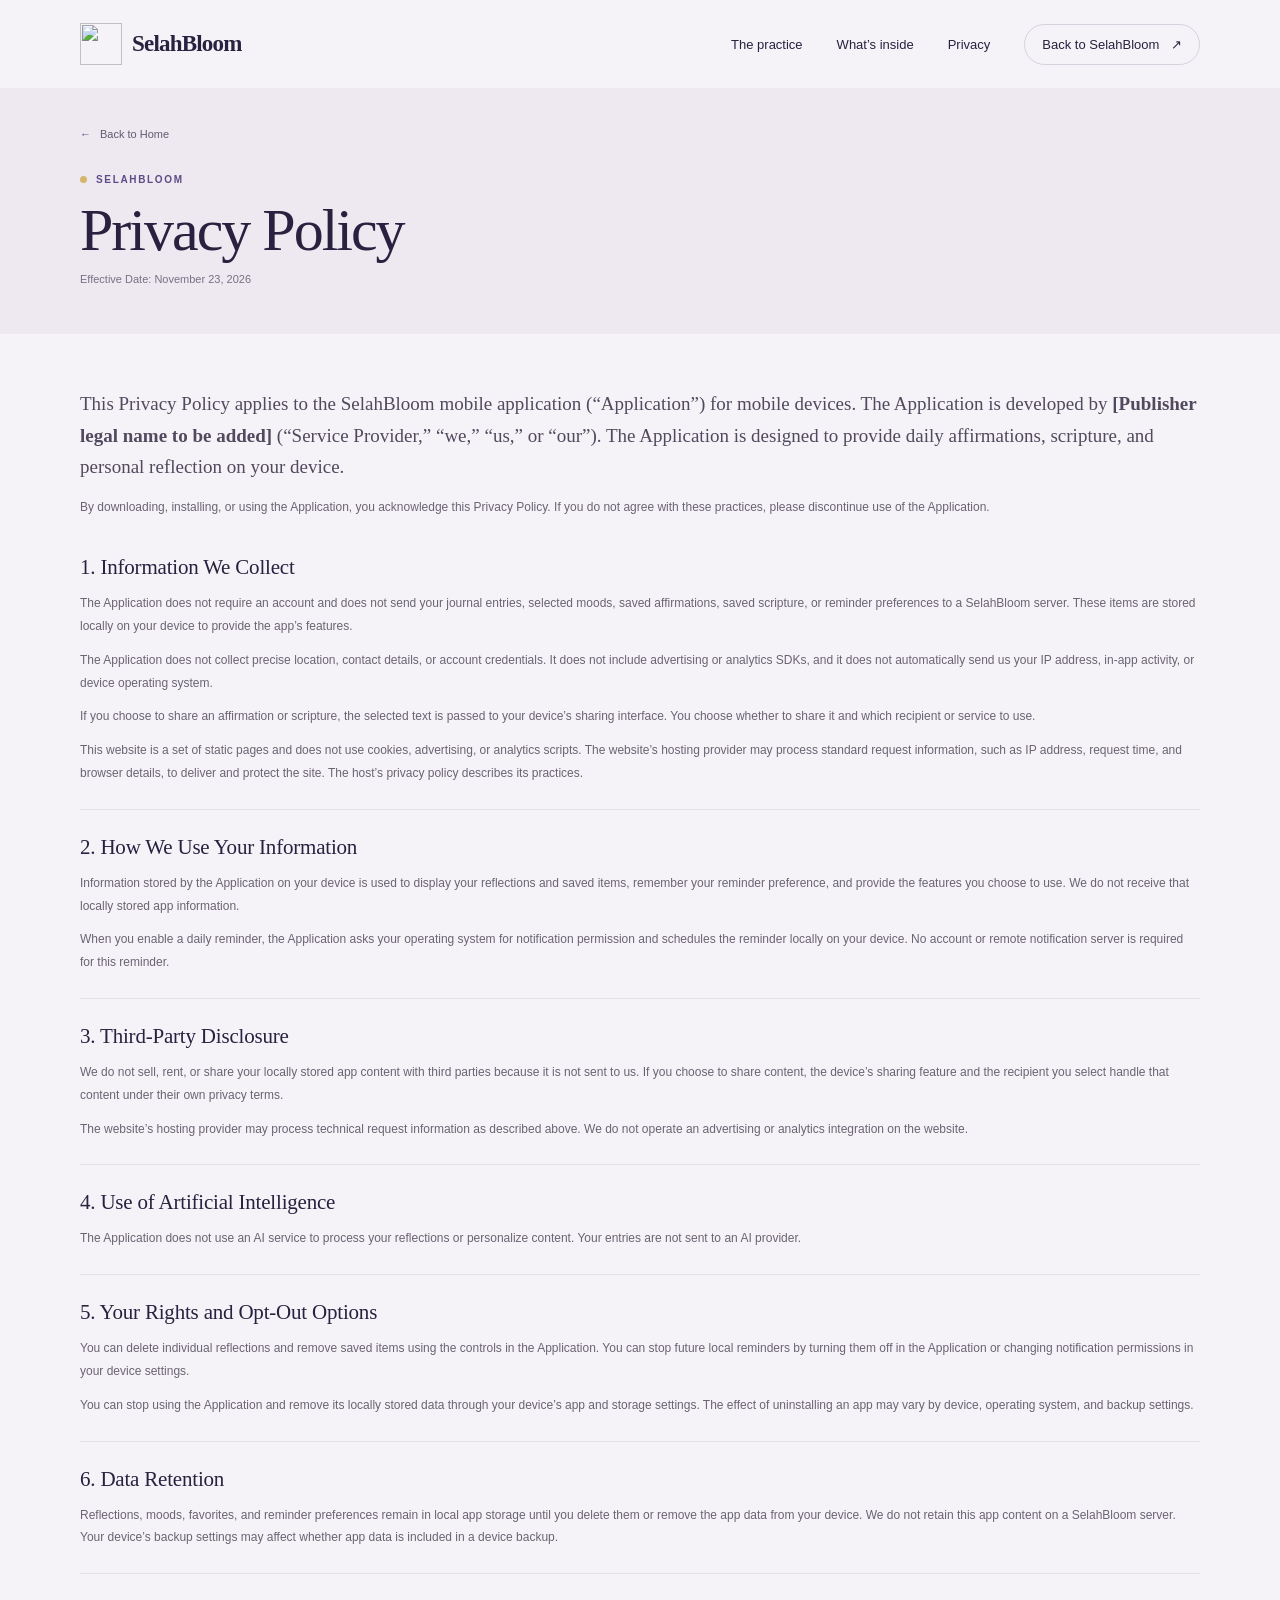
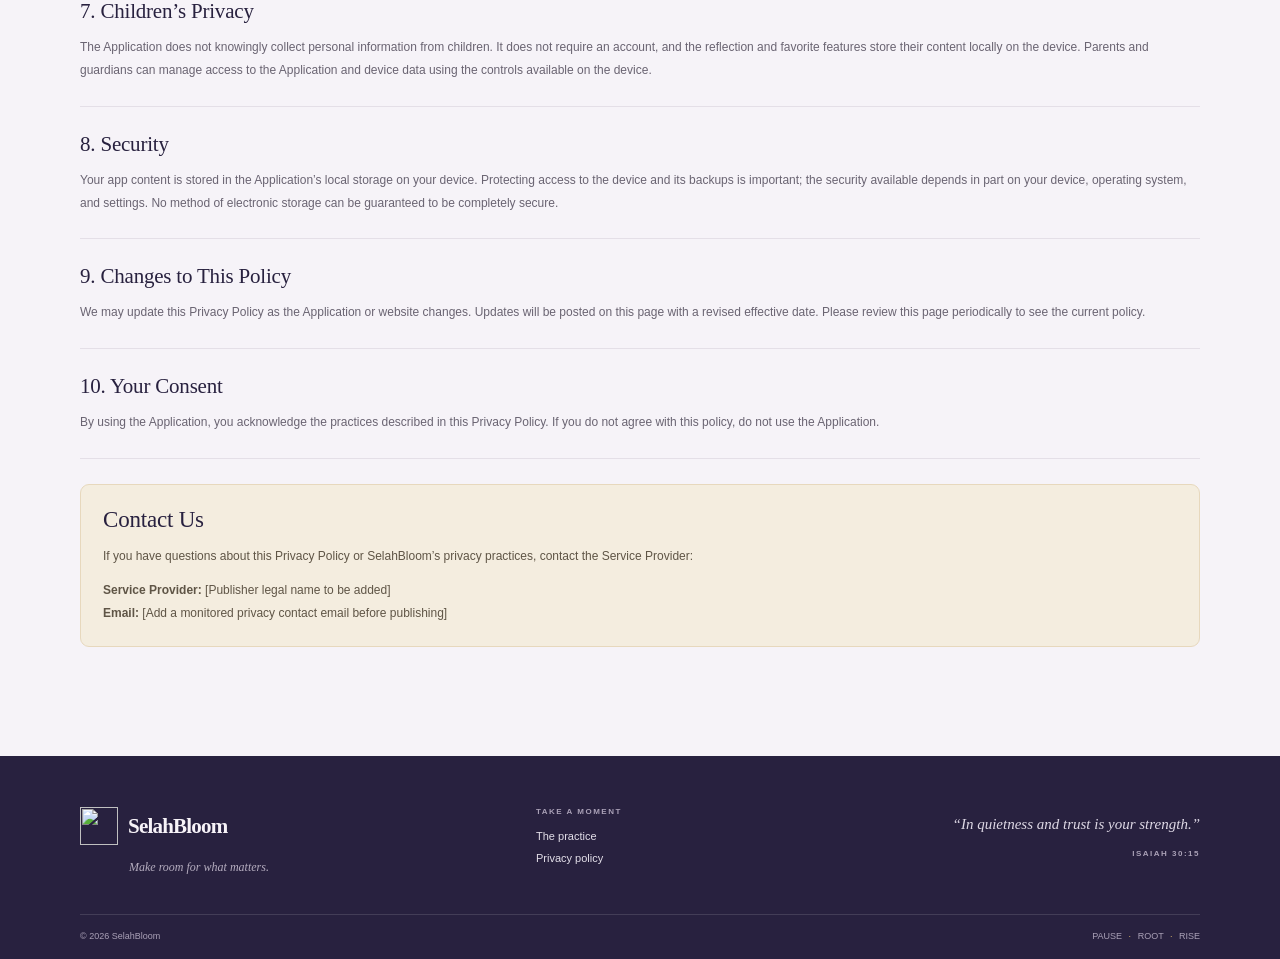
==== privacy.html @ 2f88e000 "first commit" ====
<!doctype html>
<html lang="en">
  <head>
    <meta charset="utf-8">
    <meta name="viewport" content="width=device-width, initial-scale=1">
    <meta name="theme-color" content="#f6f3f8">
    <meta name="description" content="Learn how SelahBloom handles your information. Your reflections and favorites stay on your device.">
    <title>Privacy Policy — SelahBloom</title>
    <link rel="icon" type="image/png" href="../assets/favicon.png">
    <link rel="stylesheet" href="styles.css">
    <script src="script.js" defer></script>
  </head>
  <body class="policy-page">
    <a class="skip-link" href="#main">Skip to content</a>
    <header class="site-header">
      <div class="shell header-inner">
        <a class="brand" href="index.html" aria-label="SelahBloom home">
          <img src="../assets/brand-mark.png" alt="" width="42" height="42">
          <span class="brand-wordmark">SelahBloom</span>
        </a>
        <button class="menu-toggle" type="button" aria-expanded="false" aria-controls="primary-nav" aria-label="Open navigation">
          <span></span><span></span>
        </button>
        <nav class="primary-nav" id="primary-nav" aria-label="Main navigation">
          <a href="index.html#practice">The practice</a>
          <a href="index.html#features">What’s inside</a>
          <a href="privacy.html" aria-current="page">Privacy</a>
          <a class="nav-cta" href="index.html#practice">Back to SelahBloom <span aria-hidden="true">↗</span></a>
        </nav>
      </div>
    </header>

    <main id="main" class="policy-main">
      <section class="policy-hero">
        <div class="shell">
          <a class="back-link" href="index.html"><span aria-hidden="true">←</span> Back to Home</a>
          <p class="eyebrow"><span class="eyebrow-dot"></span> SelahBloom</p>
          <h1>Privacy Policy</h1>
          <p class="policy-updated">Effective Date: November 23, 2026</p>
        </div>
      </section>
      <section class="policy-layout shell">
        <article class="policy-content">
          <p class="policy-lede">This Privacy Policy applies to the SelahBloom mobile application (“Application”) for mobile devices. The Application is developed by <strong>[Publisher legal name to be added]</strong> (“Service Provider,” “we,” “us,” or “our”). The Application is designed to provide daily affirmations, scripture, and personal reflection on your device.</p>
          <p class="policy-intro">By downloading, installing, or using the Application, you acknowledge this Privacy Policy. If you do not agree with these practices, please discontinue use of the Application.</p>

          <section id="information">
            <h2>1. Information We Collect</h2>
            <p>The Application does not require an account and does not send your journal entries, selected moods, saved affirmations, saved scripture, or reminder preferences to a SelahBloom server. These items are stored locally on your device to provide the app’s features.</p>
            <p>The Application does not collect precise location, contact details, or account credentials. It does not include advertising or analytics SDKs, and it does not automatically send us your IP address, in-app activity, or device operating system.</p>
            <p>If you choose to share an affirmation or scripture, the selected text is passed to your device’s sharing interface. You choose whether to share it and which recipient or service to use.</p>
            <p>This website is a set of static pages and does not use cookies, advertising, or analytics scripts. The website’s hosting provider may process standard request information, such as IP address, request time, and browser details, to deliver and protect the site. The host’s privacy policy describes its practices.</p>
          </section>

          <section id="use">
            <h2>2. How We Use Your Information</h2>
            <p>Information stored by the Application on your device is used to display your reflections and saved items, remember your reminder preference, and provide the features you choose to use. We do not receive that locally stored app information.</p>
            <p>When you enable a daily reminder, the Application asks your operating system for notification permission and schedules the reminder locally on your device. No account or remote notification server is required for this reminder.</p>
          </section>

          <section id="disclosure">
            <h2>3. Third-Party Disclosure</h2>
            <p>We do not sell, rent, or share your locally stored app content with third parties because it is not sent to us. If you choose to share content, the device’s sharing feature and the recipient you select handle that content under their own privacy terms.</p>
            <p>The website’s hosting provider may process technical request information as described above. We do not operate an advertising or analytics integration on the website.</p>
          </section>

          <section id="artificial-intelligence">
            <h2>4. Use of Artificial Intelligence</h2>
            <p>The Application does not use an AI service to process your reflections or personalize content. Your entries are not sent to an AI provider.</p>
          </section>

          <section id="rights">
            <h2>5. Your Rights and Opt-Out Options</h2>
            <p>You can delete individual reflections and remove saved items using the controls in the Application. You can stop future local reminders by turning them off in the Application or changing notification permissions in your device settings.</p>
            <p>You can stop using the Application and remove its locally stored data through your device’s app and storage settings. The effect of uninstalling an app may vary by device, operating system, and backup settings.</p>
          </section>

          <section id="retention">
            <h2>6. Data Retention</h2>
            <p>Reflections, moods, favorites, and reminder preferences remain in local app storage until you delete them or remove the app data from your device. We do not retain this app content on a SelahBloom server. Your device’s backup settings may affect whether app data is included in a device backup.</p>
          </section>

          <section id="children">
            <h2>7. Children’s Privacy</h2>
            <p>The Application does not knowingly collect personal information from children. It does not require an account, and the reflection and favorite features store their content locally on the device. Parents and guardians can manage access to the Application and device data using the controls available on the device.</p>
          </section>

          <section id="security">
            <h2>8. Security</h2>
            <p>Your app content is stored in the Application’s local storage on your device. Protecting access to the device and its backups is important; the security available depends in part on your device, operating system, and settings. No method of electronic storage can be guaranteed to be completely secure.</p>
          </section>

          <section id="changes">
            <h2>9. Changes to This Policy</h2>
            <p>We may update this Privacy Policy as the Application or website changes. Updates will be posted on this page with a revised effective date. Please review this page periodically to see the current policy.</p>
          </section>

          <section id="consent">
            <h2>10. Your Consent</h2>
            <p>By using the Application, you acknowledge the practices described in this Privacy Policy. If you do not agree with this policy, do not use the Application.</p>
          </section>

          <section class="contact-panel" id="contact">
            <h2>Contact Us</h2>
            <p>If you have questions about this Privacy Policy or SelahBloom’s privacy practices, contact the Service Provider:</p>
            <p><strong>Service Provider:</strong> [Publisher legal name to be added]<br><strong>Email:</strong> [Add a monitored privacy contact email before publishing]</p>
          </section>
        </article>
      </section>
    </main>

    <footer class="site-footer">
      <div class="shell footer-main">
        <div class="footer-brand">
          <a class="brand brand-light" href="index.html">
            <img src="../assets/brand-mark.png" alt="" width="40" height="40">
            <span class="brand-wordmark">SelahBloom</span>
          </a>
          <p>Make room for what matters.</p>
        </div>
        <div class="footer-links">
          <span>TAKE A MOMENT</span>
          <a href="index.html#features">The practice</a>
          <a href="privacy.html" aria-current="page">Privacy policy</a>
        </div>
        <p class="footer-verse">“In quietness and trust is your strength.”<br><span>ISAIAH 30:15</span></p>
      </div>
      <div class="shell footer-bottom"><span>© <span data-year>2026</span> SelahBloom</span><span>PAUSE <i>·</i> ROOT <i>·</i> RISE</span></div>
    </footer>
  </body>
</html>
---- styles.css ----
:root {
  color-scheme: light;
  --ink: #28213f;
  --plum: #5d4c85;
  --muted: #777187;
  --paper: #f6f3f8;
  --white: #fffefc;
  --gold: #d6b66c;
  --sage: #dce5d8;
  --serif: "Iowan Old Style", "Palatino Linotype", "Book Antiqua", Georgia, serif;
  --sans: "Avenir Next", Avenir, "Segoe UI", sans-serif;
}

* { box-sizing: border-box; }

html {
  scroll-behavior: smooth;
  scroll-padding-top: 90px;
}

body {
  margin: 0;
  background: var(--paper);
  color: var(--ink);
  font-family: var(--sans);
  -webkit-font-smoothing: antialiased;
}

a { color: inherit; }

a:focus-visible, button:focus-visible {
  outline: 3px solid #ba8f48;
  outline-offset: 4px;
}

.shell { width: min(1120px, calc(100% - 64px)); margin-inline: auto; }

.skip-link {
  position: absolute;
  top: -60px;
  left: 16px;
  z-index: 20;
  padding: 10px 14px;
  border-radius: 6px;
  background: var(--white);
}

.skip-link:focus { top: 12px; }

.site-header { position: relative; z-index: 5; }

.header-inner {
  min-height: 88px;
  display: flex;
  align-items: center;
  justify-content: space-between;
}

.brand {
  display: inline-flex;
  align-items: center;
  gap: 10px;
  text-decoration: none;
}

.brand img { width: 42px; height: 42px; object-fit: contain; }

.brand-wordmark {
  font-family: var(--serif);
  font-size: 23px;
  font-weight: 600;
  letter-spacing: -.8px;
}

.primary-nav { display: flex; align-items: center; gap: 34px; }

.primary-nav a, .footer-links a {
  font-size: 13px;
  text-decoration: none;
  transition: color .2s ease;
}

.primary-nav a:hover, .footer-links a:hover { color: #a17839; }

.nav-cta {
  padding: 12px 17px;
  border: 1px solid #d6d0dc;
  border-radius: 999px;
}

.nav-cta span { padding-left: 8px; }

.menu-toggle { display: none; }

.hero {
  min-height: 596px;
  display: grid;
  grid-template-columns: 1fr 1fr;
  align-items: center;
  gap: 45px;
  padding-top: 14px;
  padding-bottom: 78px;
}

.hero-copy { position: relative; z-index: 1; padding: 0 0 12px 34px; }

.eyebrow {
  display: flex;
  align-items: center;
  gap: 9px;
  margin: 0 0 23px;
  color: var(--plum);
  font-size: 10px;
  font-weight: 700;
  letter-spacing: 1.65px;
  text-transform: uppercase;
}

.eyebrow-dot { width: 7px; height: 7px; border-radius: 50%; background: var(--gold); }

h1, h2, h3, p { margin-top: 0; }

h1, h2, h3 { font-family: var(--serif); font-weight: 400; }

h1 {
  margin-bottom: 21px;
  font-size: clamp(58px, 7vw, 82px);
  line-height: .99;
  letter-spacing: -3.4px;
}

h1 em, h2 em { color: var(--plum); font-weight: 400; }

.hero-description {
  max-width: 432px;
  margin-bottom: 27px;
  color: #676177;
  font-size: 15px;
  line-height: 1.8;
}

.hero-actions { display: flex; align-items: center; gap: 25px; }

.button {
  display: inline-flex;
  align-items: center;
  justify-content: center;
  gap: 21px;
  min-height: 49px;
  padding: 0 20px;
  border-radius: 999px;
  font-size: 12px;
  font-weight: 600;
  text-decoration: none;
  transition: transform .2s ease, box-shadow .2s ease;
}

.button:hover { transform: translateY(-2px); }
.button-dark { background: var(--ink); color: white; }
.button-dark:hover { box-shadow: 0 8px 20px #28213f24; }
.button-light { background: #fffefc; color: var(--ink); }
.button-light:hover { box-shadow: 0 8px 20px #15112824; }

.text-link {
  color: var(--ink);
  font-size: 12px;
  font-weight: 600;
  text-decoration: none;
}

.text-link span { padding-left: 6px; color: var(--plum); }

.hero-note {
  display: flex;
  align-items: center;
  gap: 11px;
  margin-top: 43px;
  color: var(--muted);
  font-size: 11px;
  line-height: 1.7;
}

.hero-note strong { color: var(--ink); font-size: 12px; font-weight: 600; }

.note-icon {
  display: grid;
  width: 36px;
  height: 36px;
  place-items: center;
  border: 1px solid #ded9e3;
  border-radius: 50%;
  color: var(--plum);
}

.note-icon svg { width: 20px; height: 20px; }

.hero-art {
  position: relative;
  display: grid;
  min-height: 486px;
  place-items: center;
  isolation: isolate;
}

.sun-wash {
  position: absolute;
  z-index: -2;
  width: min(92%, 430px);
  aspect-ratio: 1;
  border-radius: 50%;
  background: radial-gradient(circle at 45% 45%, #e6d9e8 0, #e6d9e8 34%, #efe6ec 35%, #efe6ec 55%, #f6f3f8 56%);
}

.orbit { position: absolute; z-index: -1; width: 465px; height: 465px; border: 1px solid #bfb2ca70; border-radius: 50%; }
.orbit-one { transform: scaleX(.72) rotate(-23deg); }
.orbit-two { transform: scaleX(.72) rotate(32deg); border-color: #bfb2ca48; }

.preview-card {
  position: relative;
  width: min(310px, 76%);
  min-height: 375px;
  padding: 23px 25px 19px;
  border: 1px solid #ffffffa6;
  border-radius: 16px;
  background: linear-gradient(150deg, #f8e9da 0%, #f1d8d6 56%, #e7d0df 100%);
  box-shadow: 0 23px 55px #4c3a501e, 0 3px 8px #4c3a5010;
  transform: rotate(-2.5deg);
}

.preview-top, .preview-bottom { display: flex; align-items: center; justify-content: space-between; }
.preview-brand { display: inline-flex; align-items: center; gap: 6px; font-family: var(--serif); font-size: 13px; font-weight: 600; }
.preview-brand img { width: 25px; height: 25px; object-fit: contain; }
.preview-date, .preview-label, .preview-reference { color: #706276; font-size: 7px; font-weight: 700; letter-spacing: 1.15px; }
.preview-ornament { display: block; margin-top: 27px; color: #896f94; font-size: 22px; text-align: center; }
.preview-label { margin: 7px 0 13px; text-align: center; }
.preview-card blockquote { max-width: 245px; margin: 0 auto; font-family: var(--serif); font-size: 29px; line-height: 1.16; text-align: center; }
.preview-rule { display: block; width: 34px; height: 1px; margin: 19px auto 15px; background: #99869b; }
.preview-scripture { margin: 0 auto 6px; color: #4a4150; font-family: var(--serif); font-size: 13px; font-style: italic; text-align: center; }
.preview-reference { margin-bottom: 21px; text-align: center; }
.preview-bottom { padding-top: 11px; border-top: 1px solid #5e4d6430; color: #544957; font-size: 9px; }
.tiny-heart { margin-right: 4px; font-size: 16px; vertical-align: -1px; }
.preview-counter { color: #706276; font-size: 10px; }
.preview-counter i { color: #b5a4b7; font-style: normal; }

.sparkle { position: absolute; color: #a590ad; }
.sparkle-one { top: 86px; left: 63px; font-size: 22px; }
.sparkle-two { right: 57px; bottom: 86px; color: #c29c55; font-size: 19px; }

.floating-note {
  position: absolute;
  right: -9px;
  bottom: 49px;
  display: flex;
  align-items: center;
  gap: 10px;
  padding: 12px 17px 12px 12px;
  border: 1px solid #eeebf0;
  border-radius: 11px;
  background: #fffefc;
  box-shadow: 0 12px 28px #28213f13;
  color: var(--muted);
  font-size: 9px;
  line-height: 1.6;
}

.floating-note strong { color: var(--ink); font-size: 10px; font-weight: 600; }
.floating-mark { display: grid; width: 32px; height: 32px; place-items: center; border-radius: 50%; background: #f1e9f2; color: var(--plum); font-size: 16px; }
.art-caption { position: absolute; bottom: -7px; left: 50%; margin: 0; color: #82798c; font-size: 8px; font-weight: 700; letter-spacing: 2px; transform: translateX(-50%); white-space: nowrap; }
.art-caption span { padding-inline: 5px; color: #c3a364; }

.ticker { overflow: hidden; border-block: 1px solid #e8e3e9; background: #faf8fb; }
.ticker-inner { display: flex; justify-content: space-between; align-items: center; gap: 25px; min-height: 66px; padding-inline: max(32px, calc((100% - 1000px) / 2)); color: #615a6d; font-family: var(--serif); font-size: 15px; white-space: nowrap; }
.ticker-inner i { color: #c1a363; font-size: 13px; font-style: normal; }

.intro-section { display: flex; align-items: end; justify-content: space-between; gap: 50px; padding-top: 112px; padding-bottom: 39px; }
.section-heading .eyebrow { margin-bottom: 16px; }
.section-heading h2, .privacy-copy h2, .closing-note h2 { margin: 0; font-size: 48px; line-height: 1.05; letter-spacing: -1.6px; }
.section-intro { width: 376px; margin-bottom: 4px; color: #6f6a78; font-size: 13px; line-height: 1.8; }

.feature-grid { display: grid; grid-template-columns: repeat(3, 1fr); gap: 15px; padding-bottom: 112px; }
.feature-card { position: relative; min-height: 308px; padding: 25px 26px 23px; border-radius: 12px; }
.feature-lilac { background: #e7e1ed; }
.feature-sage { background: #e2e8de; }
.feature-peach { background: #f1e4dc; }
.feature-index { color: #716b7b; font-size: 8px; font-weight: 700; letter-spacing: 1.25px; }
.feature-icon { display: block; width: 41px; height: 41px; margin-top: 27px; color: var(--plum); }
.feature-icon svg { width: 100%; height: 100%; }
.feature-card h3 { margin: 15px 0 10px; font-size: 26px; line-height: 1.08; letter-spacing: -.45px; }
.feature-card p { max-width: 285px; margin-bottom: 19px; color: #6d6875; font-size: 11px; line-height: 1.7; }
.feature-link { color: #56486f; font-size: 10px; font-weight: 600; }
.feature-link span { padding-left: 5px; }

.privacy-banner { position: relative; display: grid; grid-template-columns: .9fr 1.1fr; align-items: center; min-height: 344px; overflow: hidden; padding: 42px 95px; border-radius: 14px; background: var(--ink); color: white; }
.privacy-art { position: relative; display: grid; width: 220px; aspect-ratio: 1; place-items: center; justify-self: center; color: #d6c6df; }
.privacy-art svg { width: 120px; height: 120px; }
.privacy-ring { position: absolute; inset: 3px; border: 1px solid #d6c6df37; border-radius: 50%; }
.privacy-ring::before, .privacy-ring::after { position: absolute; content: ""; inset: 24px; border: 1px solid #d6c6df2c; border-radius: 50%; }
.privacy-ring::after { inset: -18px 36px; transform: rotate(45deg); }
.privacy-leaf { position: absolute; color: #d6b66c; }
.leaf-a { top: 20px; right: 14px; font-size: 20px; }
.leaf-b { bottom: 27px; left: 5px; font-size: 16px; }
.privacy-copy { max-width: 420px; }
.privacy-copy .eyebrow { margin-bottom: 15px; color: #d7c5e1; }
.privacy-copy h2 { margin-bottom: 14px; color: white; font-size: 43px; }
.privacy-copy h2 em { color: #d9c2e0; }
.privacy-copy > p:not(.eyebrow) { max-width: 387px; margin-bottom: 20px; color: #d3cedb; font-size: 11px; line-height: 1.85; }
.privacy-copy .button { min-height: 42px; font-size: 10px; }

.closing-note { position: relative; padding-top: 109px; padding-bottom: 105px; text-align: center; }
.closing-star { display: block; margin-bottom: 15px; color: #bf9b55; font-size: 23px; }
.closing-note .eyebrow { justify-content: center; margin-bottom: 14px; }
.closing-note h2 { font-size: 49px; }
.closing-note > p:not(.eyebrow) { margin: 16px 0; color: var(--muted); font-size: 12px; }

.site-footer { background: #28213f; color: #eeebf2; }
.footer-main { display: grid; grid-template-columns: 1.2fr .8fr 1fr; gap: 40px; padding-top: 51px; padding-bottom: 39px; }
.brand-light .brand-wordmark { color: #f7f3f8; font-size: 21px; }
.brand-light img { width: 38px; height: 38px; }
.footer-brand > p { margin: 11px 0 0 49px; color: #b5adbf; font-family: var(--serif); font-size: 12px; font-style: italic; }
.footer-links { display: flex; flex-direction: column; align-items: flex-start; gap: 10px; }
.footer-links > span { margin-bottom: 4px; color: #aaa1b7; font-size: 8px; font-weight: 700; letter-spacing: 1.5px; }
.footer-links a { color: #e3dfe9; font-size: 11px; }
.footer-verse { justify-self: end; margin: 4px 0 0; color: #ded8e5; font-family: var(--serif); font-size: 15px; font-style: italic; line-height: 1.8; text-align: right; }
.footer-verse span { color: #aaa1b7; font-family: var(--sans); font-size: 8px; font-style: normal; font-weight: 700; letter-spacing: 1.5px; }
.footer-bottom { display: flex; justify-content: space-between; padding-top: 16px; padding-bottom: 18px; border-top: 1px solid #ffffff20; color: #aaa1b7; font-size: 9px; }
.footer-bottom i { padding-inline: 4px; color: #d6b66c; font-style: normal; }

/* Privacy policy */
.policy-hero { padding: 36px 0 49px; background: #eee8f0; }
.back-link { display: inline-flex; gap: 9px; margin-bottom: 34px; color: #625a70; font-size: 11px; text-decoration: none; }
.back-link span { color: var(--plum); }
.policy-hero .eyebrow { margin-bottom: 16px; }
.policy-hero h1 { margin-bottom: 13px; font-size: clamp(46px, 5vw, 60px); letter-spacing: -2px; }
.policy-updated { margin: 0; color: #777184; font-size: 11px; }
.policy-layout { display: block; padding-top: 54px; padding-bottom: 84px; }
.policy-content { min-width: 0; }
.policy-lede { margin: 0 0 14px; color: #514a5e; font-family: var(--serif); font-size: 19px; line-height: 1.65; }
.policy-intro { margin: 0 0 36px; color: #6a6472; font-size: 12px; line-height: 1.9; }
.policy-content section { padding: 0 0 24px; margin-bottom: 25px; border-bottom: 1px solid #e4dfe7; scroll-margin-top: 25px; }
.policy-content h2 { margin-bottom: 12px; font-size: 21px; letter-spacing: -.2px; }
.policy-content section > p { margin-bottom: 11px; color: #6a6472; font-size: 12px; line-height: 1.9; }
.policy-content section > p:last-child { margin-bottom: 0; }
.policy-content .contact-panel { padding: 22px; border: 1px solid #e7d8bd; border-radius: 9px; background: #f4eddf; }
.contact-panel h2 { font-size: 23px; }
.policy-content .contact-panel > p { color: #5f5546; }
.contact-panel strong { font-weight: 600; }
.policy-content .contact-panel strong { font-weight: 600; }

@media (min-width: 1400px) {
  .hero { min-height: 640px; }
}

@media (max-width: 900px) {
  .shell { width: min(100% - 48px, 720px); }
  .header-inner { min-height: 76px; }
  .primary-nav { gap: 20px; }
  .hero { min-height: 555px; gap: 16px; }
  .hero-copy { padding-left: 0; }
  h1 { font-size: 67px; }
  .hero-art { min-height: 415px; }
  .orbit { width: 390px; height: 390px; }
  .preview-card { width: 280px; min-height: 350px; }
  .preview-card blockquote { font-size: 25px; }
  .floating-note { right: -12px; bottom: 28px; }
  .intro-section { padding-top: 88px; }
  .feature-grid { gap: 10px; padding-bottom: 85px; }
  .feature-card { min-height: 330px; padding-inline: 19px; }
  .privacy-banner { padding-inline: 48px; }
}

@media (max-width: 640px) {
  html { scroll-padding-top: 74px; }
  .shell { width: calc(100% - 40px); }
  .header-inner { min-height: 72px; }
  .brand img { width: 37px; height: 37px; }
  .brand-wordmark { font-size: 21px; }
  .menu-toggle {
    display: flex;
    width: 42px;
    height: 42px;
    flex-direction: column;
    align-items: center;
    justify-content: center;
    gap: 5px;
    border: 1px solid #ded9e3;
    border-radius: 50%;
    background: transparent;
    cursor: pointer;
  }
  .menu-toggle span { display: block; width: 15px; height: 1px; background: var(--ink); transition: transform .2s ease; }
  .menu-toggle[aria-expanded="true"] span:first-child { transform: translateY(3px) rotate(45deg); }
  .menu-toggle[aria-expanded="true"] span:last-child { transform: translateY(-3px) rotate(-45deg); }
  .primary-nav {
    position: absolute;
    top: 62px;
    right: 20px;
    left: 20px;
    display: none;
    align-items: stretch;
    gap: 0;
    padding: 10px 16px;
    border: 1px solid #e7e1e9;
    border-radius: 12px;
    background: #fffefc;
    box-shadow: 0 14px 30px #28213f16;
  }
  .primary-nav.is-open { display: flex; flex-direction: column; }
  .primary-nav a { padding: 13px 6px; }
  .primary-nav .nav-cta { margin: 5px 0; padding: 12px; border-radius: 8px; }
  .hero { grid-template-columns: 1fr; gap: 3px; padding-top: 49px; padding-bottom: 58px; }
  .hero-copy { padding: 0; }
  .eyebrow { margin-bottom: 18px; font-size: 9px; }
  h1 { margin-bottom: 17px; font-size: clamp(57px, 15vw, 73px); letter-spacing: -2.9px; }
  .hero-description { max-width: 405px; font-size: 13px; }
  .hero-actions { flex-wrap: wrap; gap: 16px 20px; }
  .button { min-height: 46px; }
  .hero-note { margin-top: 25px; }
  .hero-art { min-height: 432px; margin-top: 17px; overflow-x: clip; }
  .sun-wash { width: min(96%, 370px); }
  .orbit { width: min(106vw, 410px); height: min(106vw, 410px); }
  .preview-card { width: min(286px, 78%); min-height: 352px; padding-inline: 22px; }
  .preview-card blockquote { font-size: 26px; }
  .sparkle-one { top: 67px; left: 4px; }
  .sparkle-two { right: 6px; bottom: 78px; }
  .floating-note { right: 0; bottom: 13px; }
  .art-caption { bottom: -10px; }
  .ticker-inner { width: max-content; min-height: 57px; justify-content: flex-start; gap: 20px; padding-inline: 20px; font-size: 13px; }
  .ticker-inner span:nth-of-type(n+4), .ticker-inner i:nth-of-type(n+3) { display: none; }
  .intro-section { display: block; padding-top: 75px; padding-bottom: 26px; }
  .section-heading h2, .closing-note h2 { font-size: 42px; }
  .section-intro { width: auto; max-width: 400px; margin: 19px 0 0; font-size: 12px; }
  .feature-grid { grid-template-columns: 1fr; gap: 11px; padding-bottom: 67px; }
  .feature-card { min-height: 0; padding: 23px 24px; }
  .feature-icon { width: 38px; height: 38px; margin-top: 20px; }
  .feature-card h3 br { display: none; }
  .feature-card p { max-width: 340px; margin-bottom: 14px; }
  .privacy-banner { grid-template-columns: 1fr; gap: 16px; padding: 30px 25px 34px; }
  .privacy-art { width: 160px; }
  .privacy-art svg { width: 95px; height: 95px; }
  .privacy-copy { max-width: none; }
  .privacy-copy .eyebrow { margin-bottom: 12px; }
  .privacy-copy h2 { font-size: 38px; }
  .privacy-copy > p:not(.eyebrow) { font-size: 11px; }
  .closing-note { padding-top: 74px; padding-bottom: 71px; }
  .footer-main { grid-template-columns: 1fr 1fr; gap: 29px 12px; padding-top: 37px; padding-bottom: 27px; }
  .footer-brand > p { margin-left: 0; }
  .footer-verse { grid-column: 1 / -1; justify-self: start; text-align: left; }
  .footer-bottom { font-size: 8px; }
  .policy-hero { padding-top: 23px; padding-bottom: 37px; }
  .back-link { margin-bottom: 31px; }
  .policy-hero h1 { font-size: clamp(48px, 12vw, 62px); letter-spacing: -2.5px; }
  .policy-layout { padding-top: 32px; padding-bottom: 65px; }
  .policy-lede { margin-bottom: 12px; font-size: 17px; }
  .policy-intro { margin-bottom: 30px; }
  .policy-content section { padding-bottom: 25px; margin-bottom: 25px; }
  .policy-content h2 { font-size: 20px; }
  .policy-content section > p { font-size: 11px; }
}

@media (prefers-reduced-motion: reduce) {
  *, *::before, *::after { scroll-behavior: auto !important; transition-duration: .01ms !important; animation-duration: .01ms !important; animation-iteration-count: 1 !important; }
}
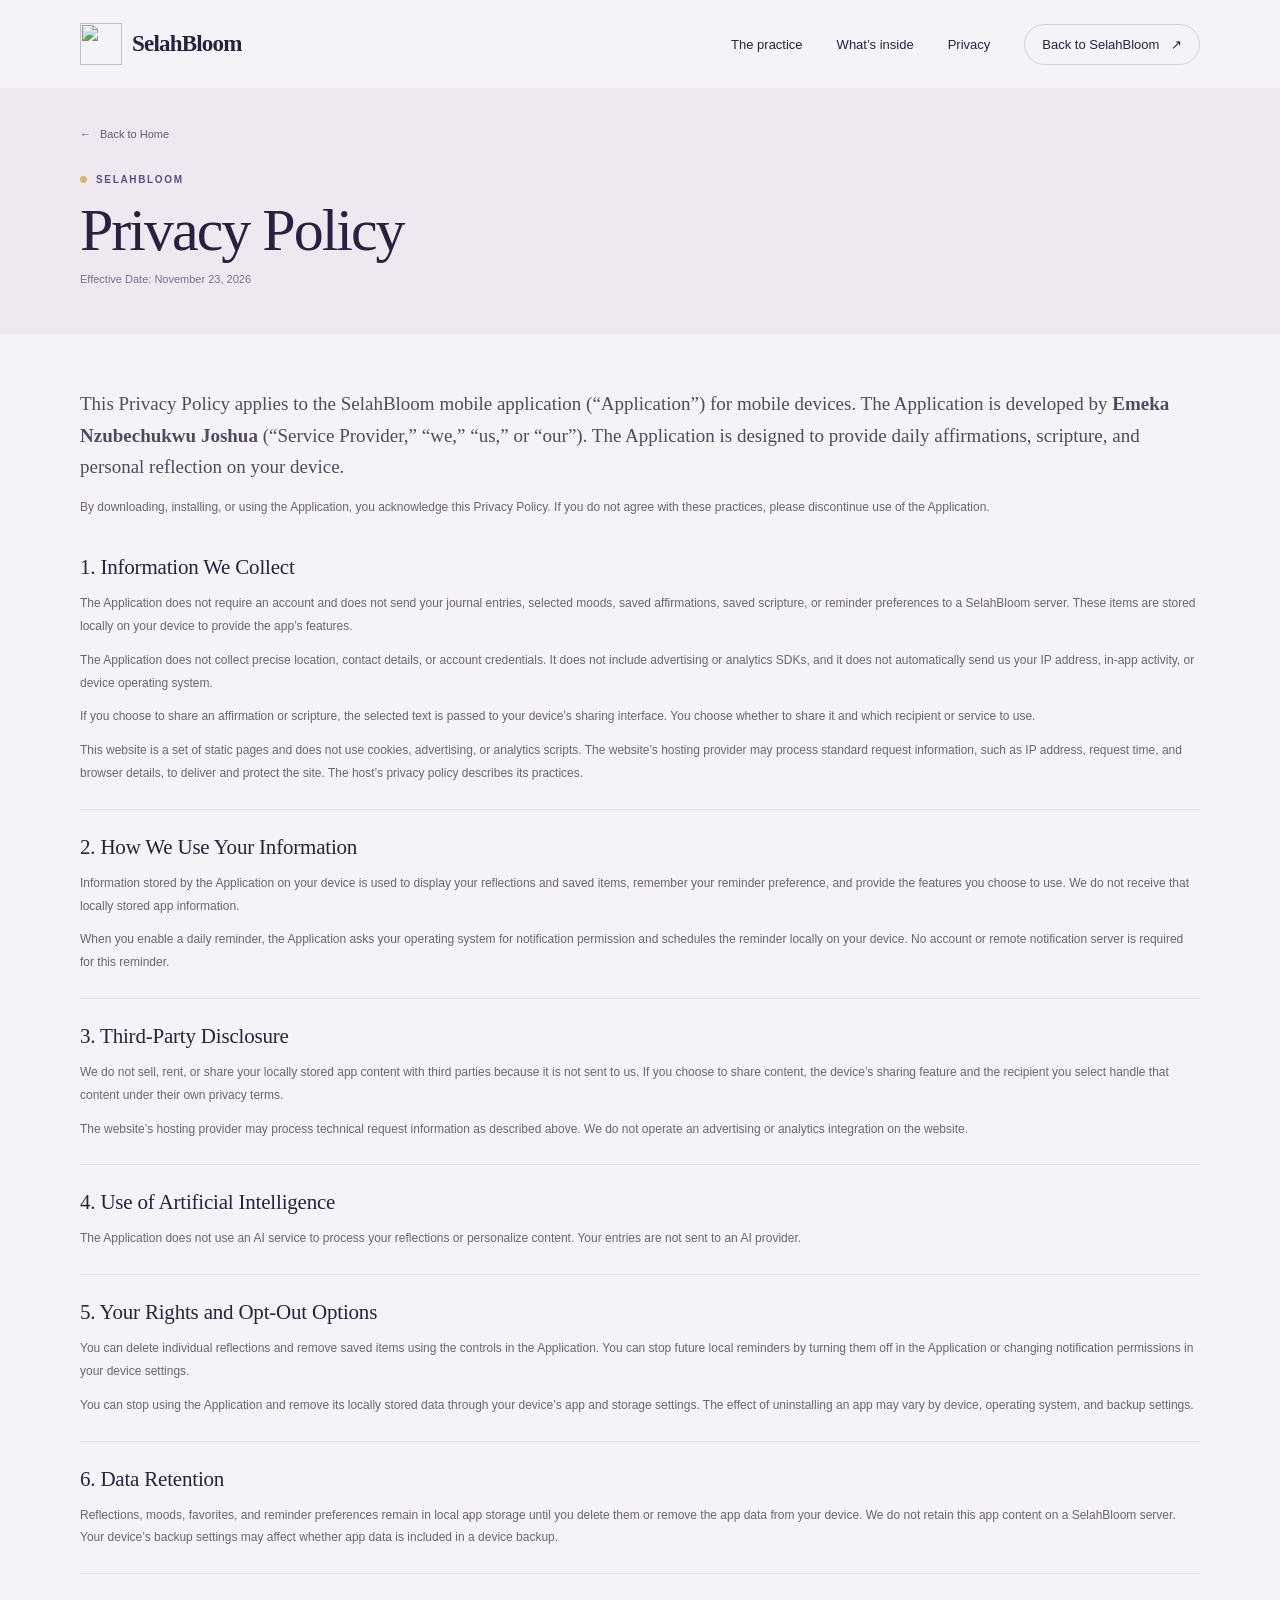
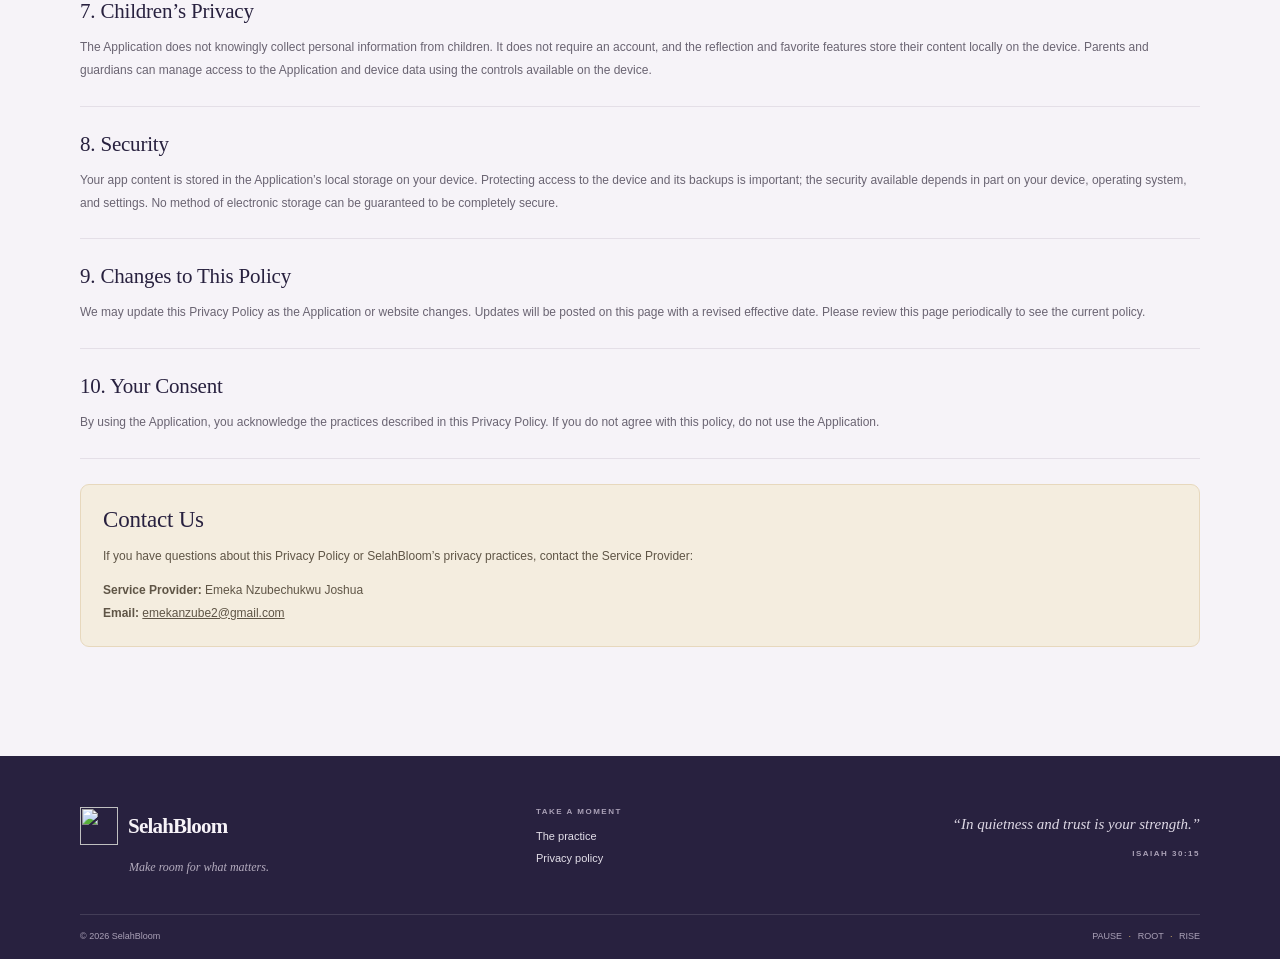
==== commit 56335b7a: "first commit" ====
--- a/privacy.html
+++ b/privacy.html
@@ -41,7 +41,7 @@
       </section>
       <section class="policy-layout shell">
         <article class="policy-content">
-          <p class="policy-lede">This Privacy Policy applies to the SelahBloom mobile application (“Application”) for mobile devices. The Application is developed by <strong>[Publisher legal name to be added]</strong> (“Service Provider,” “we,” “us,” or “our”). The Application is designed to provide daily affirmations, scripture, and personal reflection on your device.</p>
+          <p class="policy-lede">This Privacy Policy applies to the SelahBloom mobile application (“Application”) for mobile devices. The Application is developed by <strong>Emeka Nzubechukwu Joshua</strong> (“Service Provider,” “we,” “us,” or “our”). The Application is designed to provide daily affirmations, scripture, and personal reflection on your device.</p>
           <p class="policy-intro">By downloading, installing, or using the Application, you acknowledge this Privacy Policy. If you do not agree with these practices, please discontinue use of the Application.</p>
 
           <section id="information">
@@ -103,7 +103,7 @@
           <section class="contact-panel" id="contact">
             <h2>Contact Us</h2>
             <p>If you have questions about this Privacy Policy or SelahBloom’s privacy practices, contact the Service Provider:</p>
-            <p><strong>Service Provider:</strong> [Publisher legal name to be added]<br><strong>Email:</strong> [Add a monitored privacy contact email before publishing]</p>
+            <p><strong>Service Provider:</strong> Emeka Nzubechukwu Joshua<br><strong>Email:</strong> <a href="mailto:emekanzube2@gmail.com">emekanzube2@gmail.com</a></p>
           </section>
         </article>
       </section>
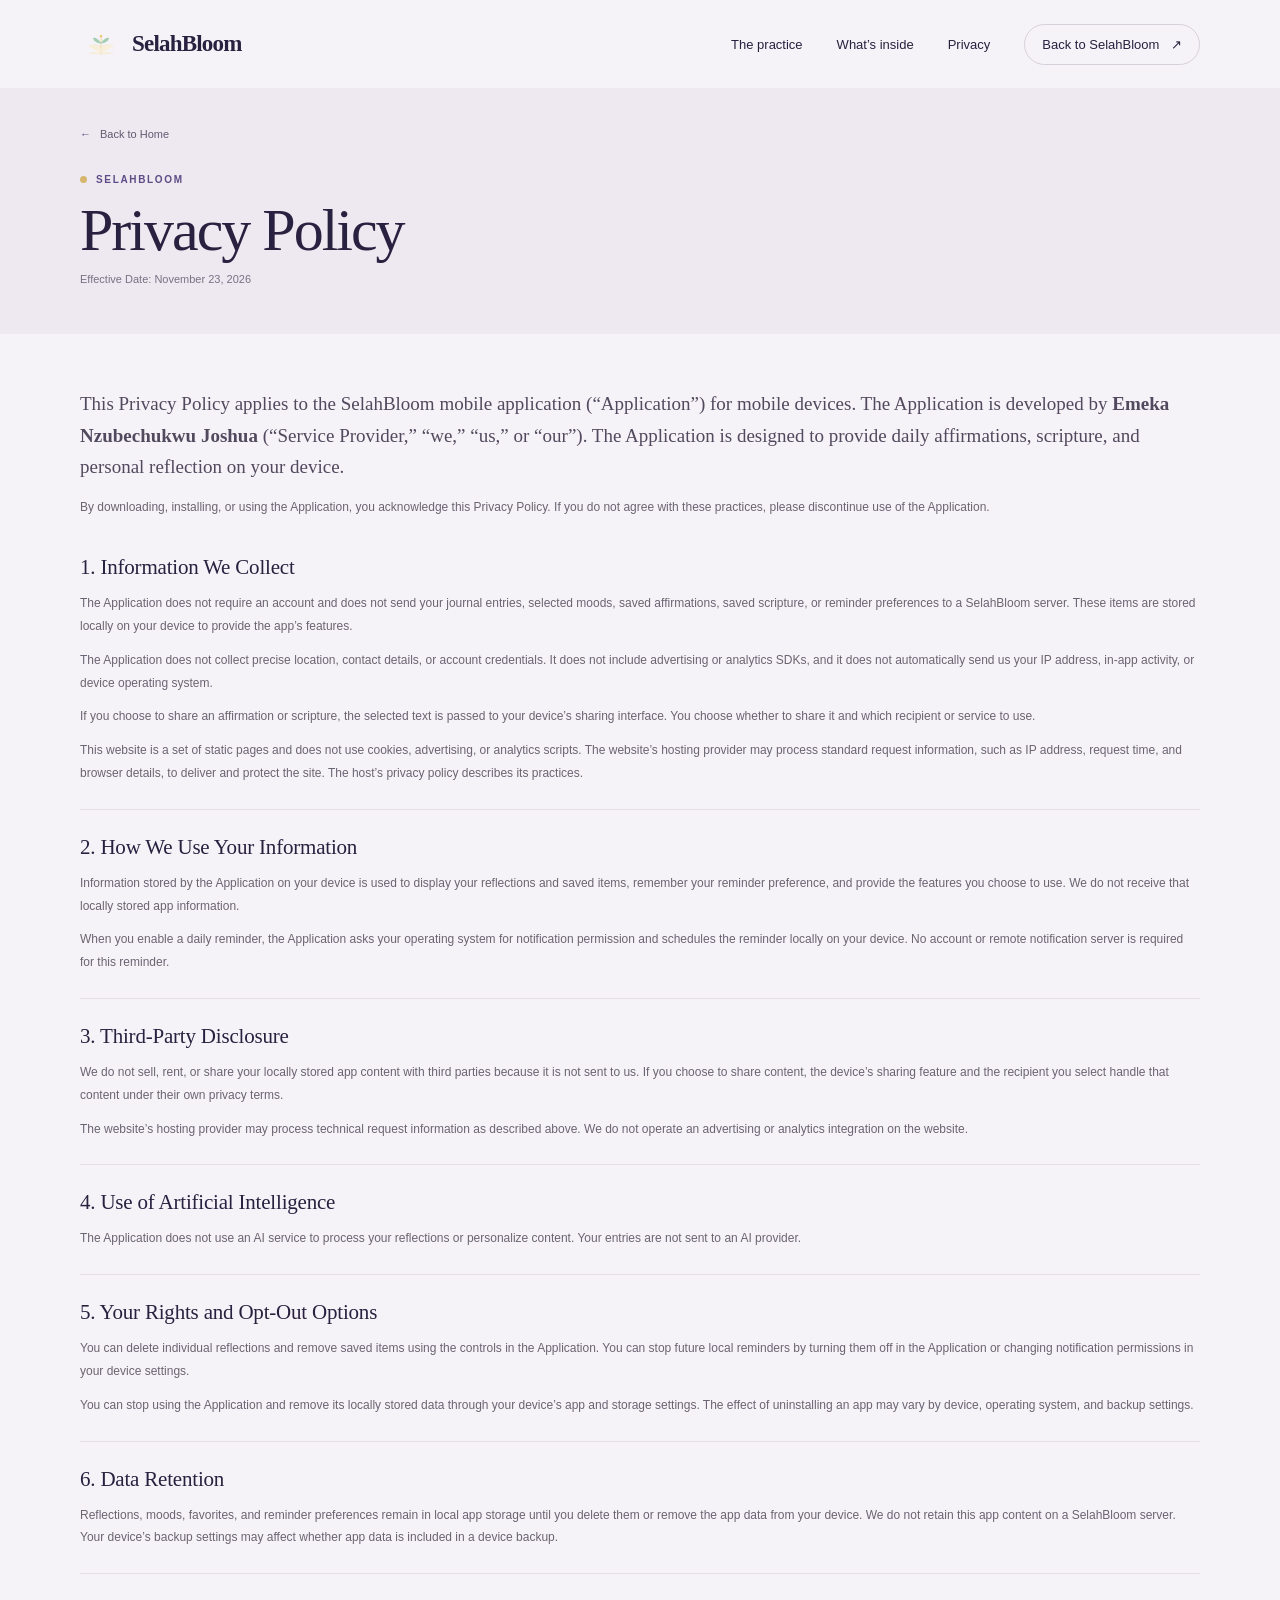
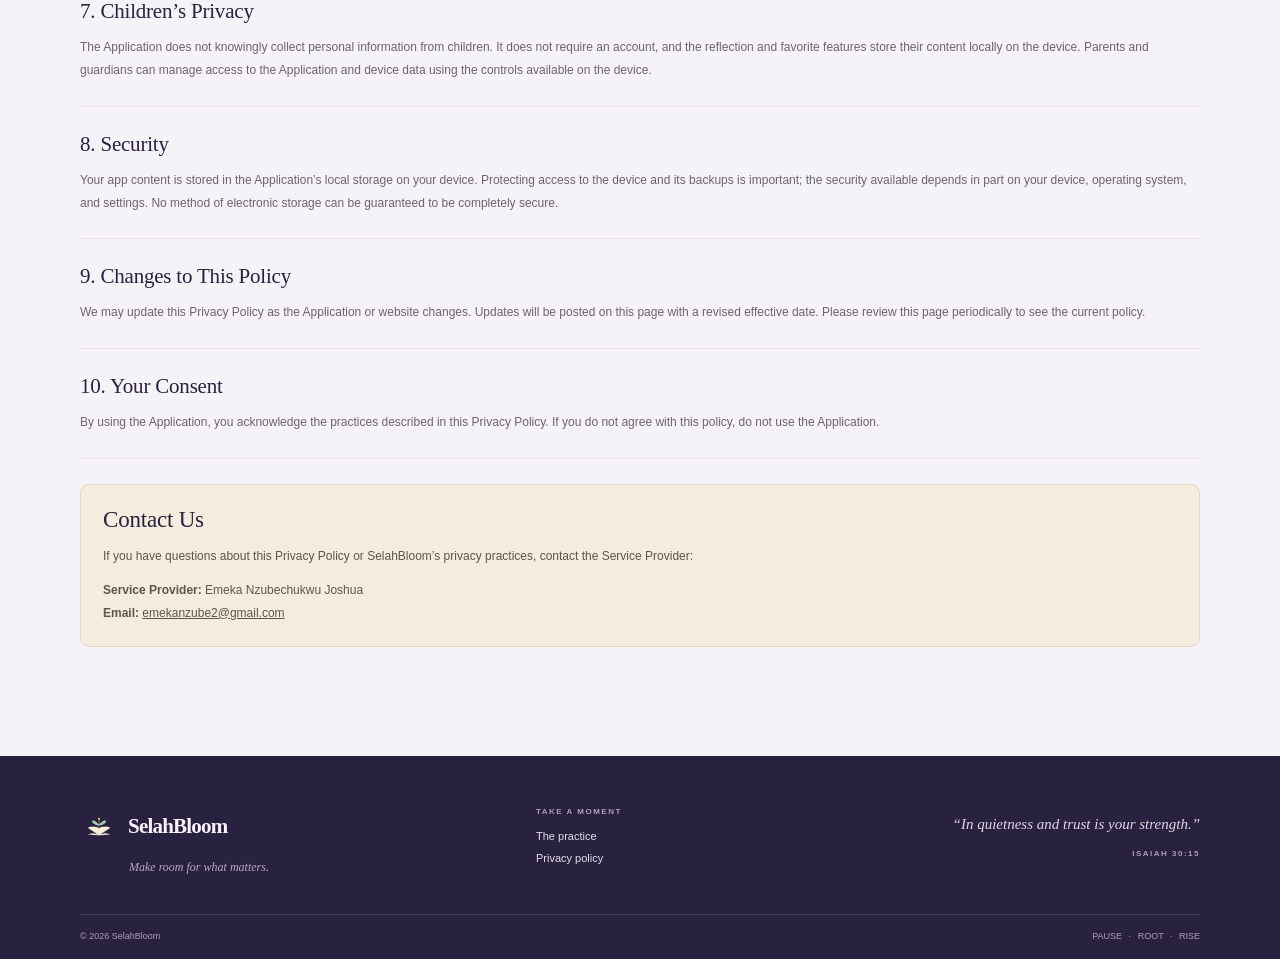
==== commit c27c50e8: "first commit" ====
--- a/privacy.html
+++ b/privacy.html
@@ -6,7 +6,7 @@
     <meta name="theme-color" content="#f6f3f8">
     <meta name="description" content="Learn how SelahBloom handles your information. Your reflections and favorites stay on your device.">
     <title>Privacy Policy — SelahBloom</title>
-    <link rel="icon" type="image/png" href="../assets/favicon.png">
+    <link rel="icon" type="image/png" href="assets/favicon.png">
     <link rel="stylesheet" href="styles.css">
     <script src="script.js" defer></script>
   </head>
@@ -15,7 +15,7 @@
     <header class="site-header">
       <div class="shell header-inner">
         <a class="brand" href="index.html" aria-label="SelahBloom home">
-          <img src="../assets/brand-mark.png" alt="" width="42" height="42">
+          <img src="assets/brand-mark.png" alt="" width="42" height="42">
           <span class="brand-wordmark">SelahBloom</span>
         </a>
         <button class="menu-toggle" type="button" aria-expanded="false" aria-controls="primary-nav" aria-label="Open navigation">
@@ -113,7 +113,7 @@
       <div class="shell footer-main">
         <div class="footer-brand">
           <a class="brand brand-light" href="index.html">
-            <img src="../assets/brand-mark.png" alt="" width="40" height="40">
+            <img src="assets/brand-mark.png" alt="" width="40" height="40">
             <span class="brand-wordmark">SelahBloom</span>
           </a>
           <p>Make room for what matters.</p>
